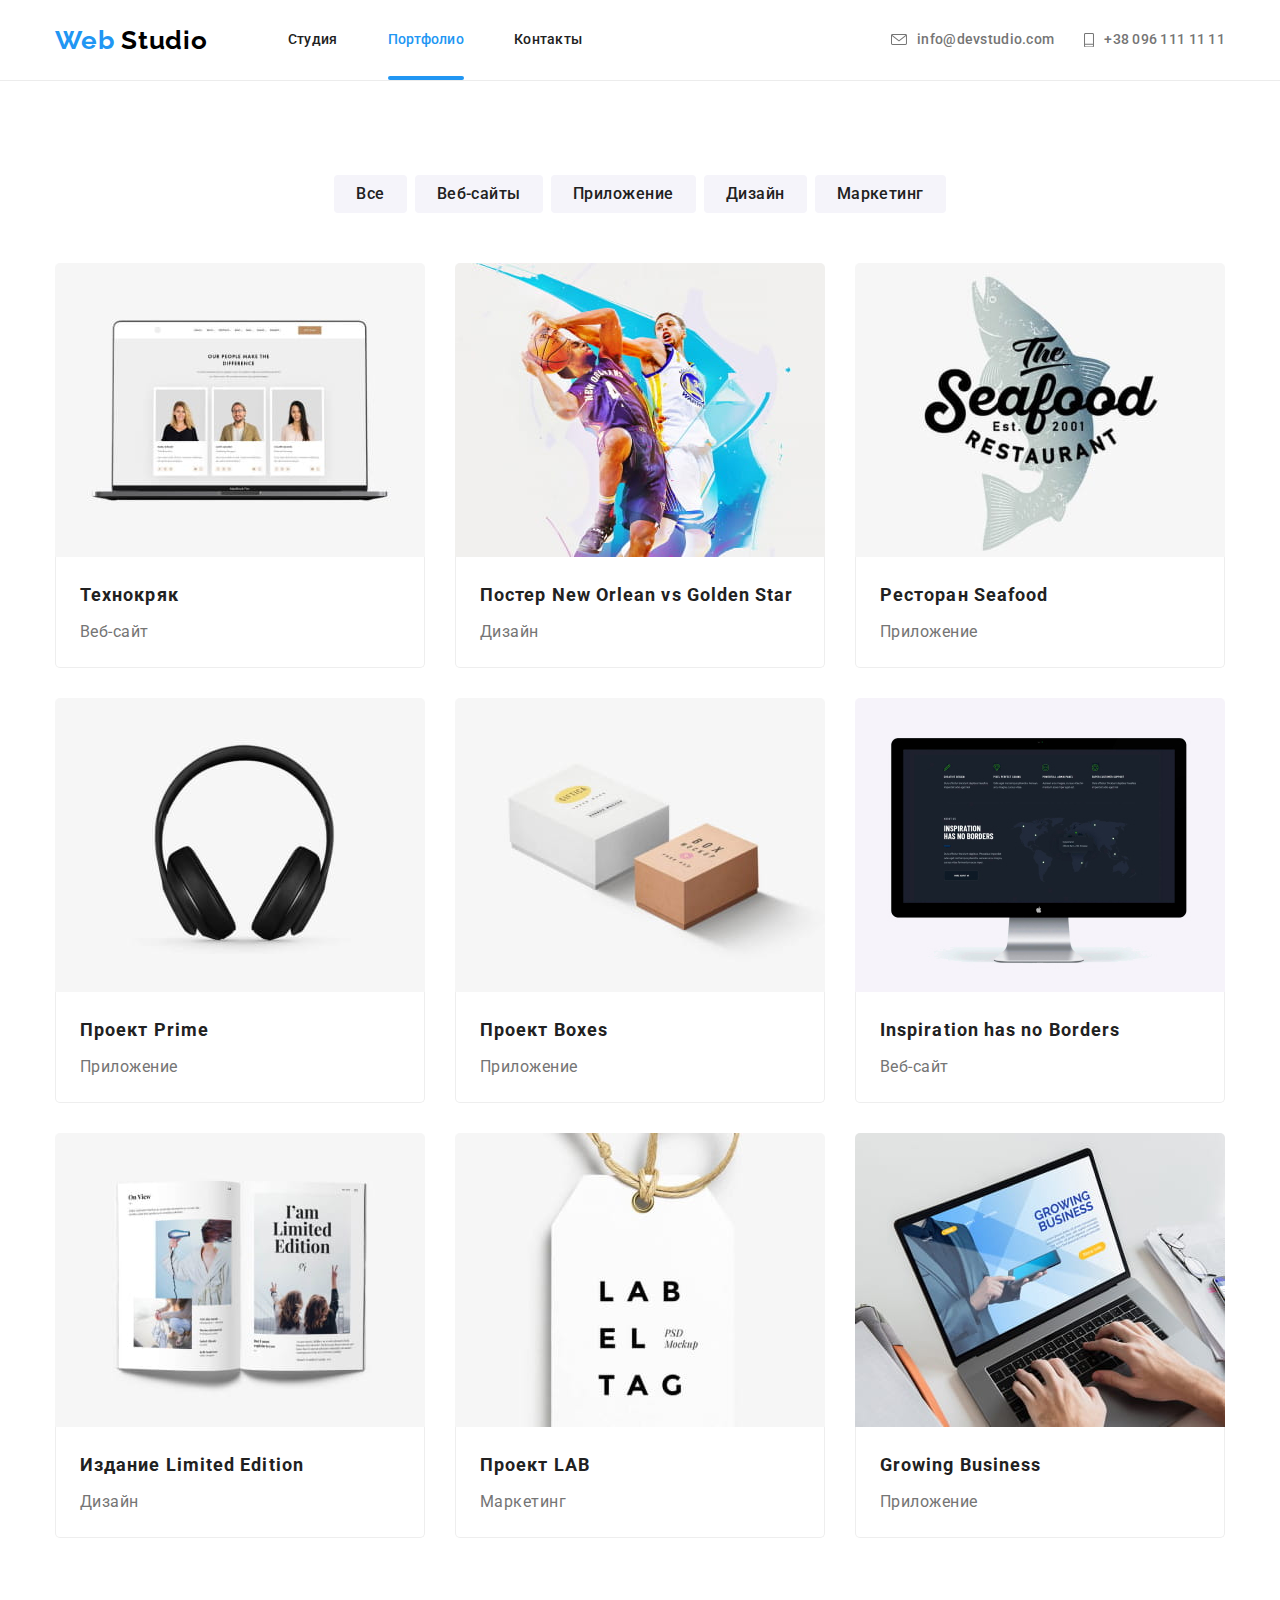
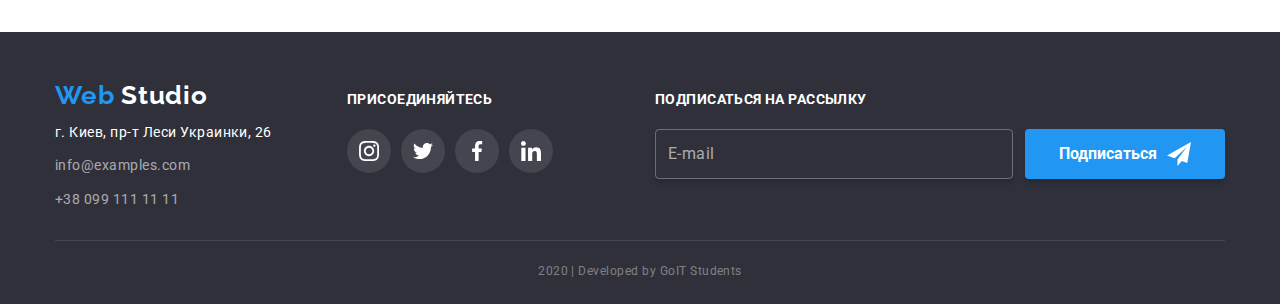
==== portfolio.html @ 6abbf641 "файлы с 6 дз" ====
<!DOCTYPE html>
<html lang="ru">
  <!-- section>(ul>li*5.filter-item>button[type="button"]{Текст кнопки})+(ul>li*9>a.element>img+h2{название_работы}+p{тип_работы}+p{описание_работы}) -->
  <head>
    <meta charset="UTF-8" />
    <meta name="viewport" content="width=device-width, initial-scale=1.0" />
    <link
      href="https://fonts.googleapis.com/css2?family=Raleway:wght@700&family=Roboto:wght@400;500;700;900&display=swap"
      rel="stylesheet"
    />
    <link
      rel="stylesheet"
      href="https://cdnjs.cloudflare.com/ajax/libs/modern-normalize/0.6.0/modern-normalize.min.css"
    />
    <link rel="stylesheet" href="./css/styles.css" />
    <title>Web Studio v.1</title>
  </head>

  <body>
    <header class="header">
      <div class="container">
        <nav class="header-nav">
          <a href="./" lang="en" class="logo"> Web <span class="logo-accent">Studio</span> </a>
          <ul class="list">
            <li><a href="./" class="nav-link">Студия</a></li>
            <li><a href="./portfolio.html" class="nav-link current">Портфолио</a></li>
            <li><a href="" class="nav-link">Контакты</a></li>
          </ul>
        </nav>
        <ul class="list contact">
          <li>
            <a href="mailto:info@devstudio.com" class="contact-item">
              <svg class="contact-icon" width="16" height="11.2">
                <use href="./images/sprite.svg#mail_icon"></use>
              </svg>
              info@devstudio.com
            </a>
          </li>
          <li>
            <a href="tel:+380961111111" class="contact-item">
              <svg class="contact-icon" width="10" height="14.94">
                <use href="./images/sprite.svg#phone_icon"></use>
              </svg>
              +38 096 111 11 11
            </a>
          </li>
        </ul>
      </div>
    </header>
    <main>
      <section class="section portfolio">
        <div class="container">
          <!-- Кнопки фильтра -->
          <h1 class="visually-hidden">Наши работы</h1>
          <ul class="filter list">
            <li class="filter-item"><button type="button">Все</button></li>
            <li class="filter-item"><button type="button">Веб-сайты</button></li>
            <li class="filter-item"><button type="button">Приложение</button></li>
            <li class="filter-item"><button type="button">Дизайн</button></li>
            <li class="filter-item"><button type="button">Маркетинг</button></li>
          </ul>

          <!-- Сетка работ -->
          <ul class="examples list">
            <li>
              <a href="" class="element">
                <div class="element-thumb">
                  <img
                    src="./images/portfolio/1.jpg"
                    alt="Экран ноутбука"
                    width="370"
                    height="294"
                    class="element-img"
                  />
                  <p class="element-disc">
                    Технокряк это современная площадка распространения коронавируса. Компании
                    используют эту платформу для цифрового шпионажа и атак на защищённые сервера
                    конкурентов.
                  </p>
                </div>
                <div class="element-content">
                  <h2 class="element-title">Технокряк</h2>
                  <p class="element-type">Веб-сайт</p>
                </div>
              </a>
            </li>
            <li>
              <a href="" class="element">
                <div class="element-thumb">
                  <img
                    src="./images/portfolio/2.jpg"
                    alt="Два баскетболиста играют"
                    width="370"
                    height="294"
                    class="element-img"
                  />
                  <p class="element-disc">
                    Lorem ipsum, dolor sit amet consectetur adipisicing elit. Voluptates at
                    molestiae aut consequatur hic laudantium quam libero minus sit? Nesciunt!
                  </p>
                </div>

                <div class="element-content">
                  <h2 class="element-title">Постер New Orlean vs Golden Star</h2>
                  <p class="element-type">Дизайн</p>
                </div>
              </a>
            </li>
            <li>
              <a href="" class="element">
                <div class="element-thumb">
                  <img
                    src="./images/portfolio/3.jpg"
                    alt="Логотип рыбного ресторана"
                    width="370"
                    height="294"
                    class="element-img"
                  />
                  <p class="element-disc">
                    Lorem ipsum, dolor sit amet consectetur adipisicing elit. Voluptates at
                    molestiae aut consequatur hic laudantium quam libero minus sit? Nesciunt!
                  </p>
                </div>

                <div class="element-content">
                  <h2 class="element-title">Ресторан Seafood</h2>
                  <p class="element-type">Приложение</p>
                </div>
              </a>
            </li>
            <li>
              <a href="" class="element">
                <div class="element-thumb">
                  <img
                    src="./images/portfolio/4.jpg"
                    alt="Наушники"
                    width="370"
                    height="294"
                    class="element-img"
                  />
                  <p class="element-disc">
                    Lorem ipsum, dolor sit amet consectetur adipisicing elit. Voluptates at
                    molestiae aut consequatur hic laudantium quam libero minus sit? Nesciunt!
                  </p>
                </div>
                <div class="element-content">
                  <h2 class="element-title">Проект Prime</h2>
                  <p class="element-type">Приложение</p>
                </div>
              </a>
            </li>
            <li>
              <a href="" class="element">
                <div class="element-thumb">
                  <img
                    src="./images/portfolio/5.jpg"
                    alt="Две коробки"
                    width="370"
                    height="294"
                    class="element-img"
                  />
                  <p class="element-disc">
                    Lorem ipsum, dolor sit amet consectetur adipisicing elit. Voluptates at
                    molestiae aut consequatur hic laudantium quam libero minus sit? Nesciunt!
                  </p>
                </div>
                <div class="element-content">
                  <h2 class="element-title">Проект Boxes</h2>
                  <p class="element-type">Приложение</p>
                </div>
              </a>
            </li>
            <li>
              <a href="" class="element">
                <div class="element-thumb">
                  <img
                    src="./images/portfolio/6.jpg"
                    alt="Монитор"
                    width="370"
                    height="294"
                    class="element-img"
                  />
                  <p class="element-disc">
                    Lorem ipsum, dolor sit amet consectetur adipisicing elit. Voluptates at
                    molestiae aut consequatur hic laudantium quam libero minus sit? Nesciunt!
                  </p>
                </div>

                <div class="element-content">
                  <h2 class="element-title">Inspiration has no Borders</h2>
                  <p class="element-type">Веб-сайт</p>
                </div>
              </a>
            </li>
            <li>
              <a href="" class="element">
                <div class="element-thumb">
                  <img
                    src="./images/portfolio/7.jpg"
                    alt="Открытая книга"
                    width="370"
                    height="294"
                    class="element-img"
                  />
                  <p class="element-disc">
                    Lorem ipsum, dolor sit amet consectetur adipisicing elit. Voluptates at
                    molestiae aut consequatur hic laudantium quam libero minus sit? Nesciunt!
                  </p>
                </div>

                <div class="element-content">
                  <h2 class="element-title">Издание Limited Edition</h2>
                  <p class="element-type">Дизайн</p>
                </div>
              </a>
            </li>
            <li>
              <a href="" class="element">
                <div class="element-thumb">
                  <img
                    src="./images/portfolio/8.jpg"
                    alt="Этикетка"
                    width="370"
                    height="294"
                    class="element-img"
                  />
                  <p class="element-disc">
                    Lorem ipsum, dolor sit amet consectetur adipisicing elit. Voluptates at
                    molestiae aut consequatur hic laudantium quam libero minus sit? Nesciunt!
                  </p>
                </div>
                <div class="element-content">
                  <h2 class="element-title">Проект LAB</h2>
                  <p class="element-type">Маркетинг</p>
                </div>
              </a>
            </li>
            <li>
              <a href="" class="element">
                <div class="element-thumb">
                  <img
                    src="./images/portfolio/9.jpg"
                    alt="Человек работает на ноутбуке"
                    width="370"
                    height="294"
                    class="element-img"
                  />
                  <p class="element-disc">
                    Lorem ipsum, dolor sit amet consectetur adipisicing elit. Voluptates at
                    molestiae aut consequatur hic laudantium quam libero minus sit? Nesciunt!
                  </p>
                </div>
                <div class="element-content">
                  <h2 class="element-title">Growing Business</h2>
                  <p class="element-type">Приложение</p>
                </div>
              </a>
            </li>
          </ul>
        </div>
      </section>
    </main>

    <!-- footer    -->
    <footer class="footer">
      <!-- Адрес и контакты -->
      <div class="flex container">
        <!-- Адрес -->
        <div class="address">
          <a href="/" lang="en" class="logo">Web <span class="logo-accent">Studio</span></a>

          <address>
            <ul class="list">
              <li>
                <p class="footer-address">г. Киев, пр-т Леси Украинки, 26</p>
              </li>
              <li>
                <a href="mailto:info@examples.com" class="footer-mail">info@examples.com</a>
              </li>
              <li>
                <a href="tel:+380991111111" class="footer-phone">+38 099 111 11 11</a>
              </li>
            </ul>
          </address>
        </div>

        <!-- Соцсети -->
        <div class="footer-social">
          <b>присоединяйтесь</b>
          <ul class="footer-social-list list">
            <li>
              <a href="" aria-label="Ссылка на соцсеть Instagram">
                <svg class="social-icon">
                  <use href="./images/sprite.svg#instagram_icon"></use>
                </svg>
              </a>
            </li>
            <li>
              <a href="" aria-label="Ссылка на соцсеть Twitter">
                <svg class="social-icon">
                  <use href="./images/sprite.svg#twitter_icon"></use>
                </svg>
              </a>
            </li>
            <li>
              <a href="" aria-label="Ссылка на соцсеть Facebook">
                <svg class="social-icon">
                  <use href="./images/sprite.svg#facebook_icon"></use>
                </svg>
              </a>
            </li>
            <li>
              <a href="" aria-label="Ссылка на соцсеть Linkedin">
                <svg class="social-icon">
                  <use href="./images/sprite.svg#linkedin_icon"></use>
                </svg>
              </a>
            </li>
          </ul>
        </div>

        <!-- подписка -->
        <div class="subscribe">
          <b>подписаться на рассылку</b>
          <form class="subscribe-form">
            <input type="email" name="mail" placeholder="E-mail" />
            <button class="button subscribe" type="submit">Подписаться</button>
          </form>
        </div>
      </div>
      <!-- Копирайт -->
      <div class="container">
        <p lang="en" class="copyright">2020 | Developed by GoIT Students</p>
      </div>
    </footer>
  </body>
</html>
---- css/styles.css ----
/*
cиний #2196F3
белый #ffffff
черный #000000
темно-серый #212121
светло-серый #757575

вторичный цвет фона секций #F5F4FA
цвет фона футера #2F303A
*/

:root {
  --primery-text-color: #757575;
  --accent-color: #2196f3;
  --light-color: #ffffff;
  --dark-color: #212121;
  --cubic: cubic-bezier(0.4, 0, 0.2, 1);
}

body {
  background-color: #ffffff;
  font-family: 'Roboto', sans-serif;
  color: var(--primery-text-color);
  letter-spacing: 0.03em;
}

h1,
h2,
h3,
h4,
h5,
h6 {
  color: var(--dark-color);
}

a,
button {
  transition: color 250ms var(--cubic), background-color 250ms var(--cubic);
}

.visually-hidden {
  position: absolute;
  width: 1px;
  height: 1px;
  margin: -1px;
  border: 0;
  padding: 0;
  clip: rect(0 0 0 0);
  overflow: hidden;
}

img {
  display: block;
  max-width: 100%;
  height: auto;
}

.container {
  width: 1200px;
  padding-right: 15px;
  padding-left: 15px;
  margin-left: auto;
  margin-right: auto;
}

.list {
  /* убирем точки в списках, где это необходимо */
  list-style: none;
  margin: 0;
  padding: 0;
}

.button {
  min-width: 200px;
  display: inline-block;
  padding: 10px 0px;

  font-size: 16px;
  line-height: 1.8;
  font-family: inherit;
  color: var(--light-color);
  text-decoration: none;
  text-align: center;
  cursor: pointer;
  font-weight: 700;

  border-radius: 4px;
  box-shadow: 0px 4px 4px rgba(0, 0, 0, 0.15);
  border: 1px solid transparent;
  background-color: var(--accent-color);
}

.button:hover,
.button:focus {
  background-color: #188ce8;
}

.logo {
  display: block;
  font-family: 'Raleway', sans-serif;
  font-weight: 700;
  text-decoration: none;
  font-size: 26px;
  line-height: 1.19;
  letter-spacing: 0.03em;
  color: var(--accent-color);
}

.section {
  padding-top: 94px;
  padding-bottom: 94px;
}

.section.no-padding {
  padding-top: 0px;
  padding-bottom: 0;
}

.section.no-padding-top {
  padding-top: 0px;
}

/* header */

.header {
  border-bottom: 1px solid #ececec;
}

.header .container {
  display: flex;
  align-items: center;
}

.header .logo-accent {
  color: #000000;
}

.header .logo {
  /* padding-top: 0px;
  padding-bottom: 0px; */
  margin-right: 80px;
}

/* nav-header */

.header-nav {
  display: flex;
  align-items: center;
}

.header-nav li + li {
  margin-left: 50px;
}

.header-nav > ul {
  display: flex;
}

.header-nav li {
  position: relative;
}

.header-nav .nav-link {
  display: block;
  padding-top: 32px;
  padding-bottom: 32px;
  color: #212121;
  text-decoration: none;
  font-weight: 500;
  font-size: 14px;
  line-height: 1.14;
  letter-spacing: 0.02em;
}

.header-nav .nav-link.current::after {
  display: block;
  position: absolute;
  left: 0;
  bottom: 0;
  content: '';
  width: 100%;
  height: 4px;
  background-color: var(--accent-color);
  border-radius: 2px;
}

.nav-link.current {
  color: var(--accent-color);
}

.header-nav .nav-link:hover,
.header-nav .nav-link:focus {
  color: var(--accent-color);
}

/* contact header */
.header .contact {
  display: flex;
  margin-left: auto;
}

.contact-item {
  display: flex;
  align-items: center;
  color: var(--primery-text-color);
  text-decoration: none;
  font-weight: 500;
  font-size: 14px;
  line-height: 1.14;
  letter-spacing: 0.02em;
}

.contact-icon {
  margin-right: 10px;
  fill: currentColor;
}

.header .contact li:not(:last-child) {
  margin-right: 30px;
}

.contact-item:hover,
.contact-item:focus {
  color: var(--accent-color);
  text-decoration: none;
}

/* hero */
.hero {
  max-width: 1600px;
  margin-left: auto;
  margin-right: auto;
  background-image: linear-gradient(rgba(47, 48, 58, 0.8), rgba(47, 48, 58, 0.8)),
    url(../images/hero.jpg);
  background-color: #757575;

  background-repeat: no-repeat;
  background-position: center;
}
.hero .container {
  text-align: center;
  padding-top: 200px;
  padding-bottom: 200px;
}

.hero-title {
  color: var(--light-color);
  font-weight: 900;
  font-size: 44px;
  line-height: 1.37;
  letter-spacing: 0.06em;
  text-transform: uppercase;
  margin-top: 0px;
  margin-bottom: 30px;
}

/* advantages - преимущества */

.section.advantages {
  border-bottom: 1px solid #ececec;
}

.advantages .container {
}

.advantages ul {
  display: flex;
  justify-content: space-between;
}

.advantages-title {
  /* скрытый заголовк */
  margin-top: 0;
  margin-bottom: 0;
}

.advantages-item {
  width: 270px;
}

.advantages-item h3 {
  font-size: 14px;
  line-height: 16px;
  text-transform: uppercase;
  margin-top: 0;
  margin-bottom: 10px;
}

.advantages-item p {
  font-size: 14px;
  line-height: 24px;
  margin-top: 0;
  margin-bottom: 0;
  /* or 171% */
}

.advanages-icon {
  display: flex;
  justify-content: center;
  align-items: center;
  background-color: #f5f4fa;
  width: 270px;
  height: 120px;
  margin-bottom: 30px;
  border-radius: 4px;
}

.advanages-icon svg {
  width: 70px;
  height: 70px;
}

/* services */
.services {
  /* background-color: #757575; */
}

.services-item {
  width: 370px;
  position: relative;
}

.services-item img {
  display: block;
}

.services ul {
  display: flex;
  justify-content: space-between;
}

.services-title {
  font-size: 36px;
  line-height: 42px;
  text-align: center;
  margin-top: 0;
  margin-bottom: 50px;
}

.services-item h3 {
  position: absolute;
  bottom: 0px;
  left: 0px;
  width: 100%;
  margin-top: 0;
  margin-bottom: 0;
  padding-top: 27px;
  padding-bottom: 27px;

  background: rgba(47, 48, 58, 0.8);
  font-size: 14px;
  line-height: 1.1429;
  text-align: center;

  color: var(--light-color);
  text-transform: uppercase;
}

/* team */
.team .item {
  display: flex;
  justify-content: space-between;
}

.section.team {
  background-color: #f5f4fa;
}

.team-list {
  width: 278px;
}

.team-title {
  font-size: 36px;
  line-height: 42px;
  text-align: center;
  margin-top: 0;
  margin-bottom: 0;
  padding-bottom: 50px;
}

.team-item {
  width: 270px;
  background: #ffffff;
  box-shadow: 0px 2px 1px rgba(0, 0, 0, 0.2), 0px 1px 1px rgba(0, 0, 0, 0.14),
    0px 1px 3px rgba(0, 0, 0, 0.12);

  padding-bottom: 24px;
}

.team-item h3 {
  /* name */
  font-weight: 500;
  font-size: 16px;
  line-height: 19px;
  /* identical to box height */
  text-align: center;
  margin-top: 0;
  margin-bottom: 10px;
}

.team-item img {
  margin-bottom: 30px;
}

.team-item p {
  /* position */
  font-size: 16px;
  line-height: 19px;
  /* identical to box height */
  text-align: center;
  margin-top: 0;
  margin-bottom: 16px;
}

.team-social-list {
  display: flex;
  justify-content: center;
}

.team-item a {
  display: flex;
  justify-content: center;
  align-items: center;
  width: 44px;
  height: 44px;
  border-radius: 50%;
  color: #afb1b8;
  /* padding: 12px; */
}

.team-item .social-icon {
  text-decoration: none;
  width: 20px;
  height: 20px;
  fill: currentColor;
}

.team-social-list li:not(:last-child) {
  margin-right: 10px;
}

.team-item a:hover,
.team-item a:focus {
  color: var(--light-color);
  background-color: var(--accent-color);
}

/* Клиенты */

.clients_item a {
  color: #afb1b8;
  display: flex;
  justify-content: center;
  align-items: center;
  width: 170px;
  height: 90px;
  border: 1px solid currentColor;
  border-radius: 4px;
}

.clients_item a:hover {
  color: var(--accent-color);
}

.client-icon {
  fill: currentColor;
}

.clients ul {
  display: flex;
  justify-content: space-between;
}

.clients h2 {
  font-weight: 700;
  font-size: 36px;
  line-height: 42px;
  text-align: center;
  margin-top: 0;
  margin-bottom: 50px;
}

/* footer */
.footer {
  background-color: #2f303a;
  padding-top: 48px;
}

.flex.container {
  display: flex;
  align-items: baseline;
}

.footer .logo {
  margin-bottom: 10px;
}

.footer .logo-accent {
  color: #ffffff;
}

/* блок div с адресом и контактами */
.footer .address {
  margin-right: auto;
}

.footer .address li:not(:last-child) {
  margin-bottom: 10px;
}

.footer address {
  /* весь блок адреса */
  font-style: normal;
}

.footer-address {
  /* город, улица, дом */
  font-size: 14px;
  line-height: 1.71;
  color: #ffffff;
  margin: 0;
}

.footer-mail,
.footer-phone {
  display: inline-block;
  font-size: 14px;
  line-height: 1.71;
  color: rgba(255, 255, 255, 0.6);
  text-decoration: none;
  margin: 0;
}

/* Социальные сети */
.footer-social {
  margin-right: 102px;
}

.footer-social-list {
  display: flex;
}

.footer .social-icon {
  text-decoration: none;
  width: 20px;
  height: 20px;
  fill: currentColor;
}

.footer-social-list li:not(:last-child) {
  margin-right: 10px;
}

.footer-social-list a {
  display: flex;
  justify-content: center;
  align-items: center;
  width: 44px;
  height: 44px;
  border-radius: 50%;
  color: var(--light-color);
  background-color: rgba(255, 255, 255, 0.1);
  text-decoration: none;
}

.footer-social-list a:hover,
.footer-social-list a:focus {
  color: var(--light-color);
  background-color: var(--accent-color);
  text-decoration: none;
}

/* Форма подписки */
.subscribe-form {
  display: flex;
}

.subscribe-form input {
  width: 358px;
  margin-right: 12px;
  padding: 0px 12px;
  border: 1px solid rgba(255, 255, 255, 0.3);
  box-shadow: 0px 4px 4px rgba(0, 0, 0, 0.15);
  border-radius: 4px;
  background-color: inherit;
  color: var(--light-color);
}

.subscribe-form input::placeholder {
  font-size: 16px;
  line-height: 1.87;
  letter-spacing: 0.03em;
  color: rgba(255, 255, 255, 0.6);
}

.button.subscribe {
  display: flex;
  align-items: center;
  justify-content: center;
}

.button.subscribe::after {
  content: '';
  background-image: url(../images/icon-send.svg);
  width: 24px;
  height: 24px;
  background-repeat: no-repeat;
  margin-left: 10px;
}

.footer-social b,
.subscribe b {
  display: block;
  margin-bottom: 21px;
  color: #ffffff;
  text-transform: uppercase;
  font-size: 14px;
  line-height: 1.14;
  letter-spacing: 0.03em;
}

/* Копирайт */

.copyright {
  margin-top: 28px;
  margin-bottom: 0;
  padding-top: 18px;
  padding-bottom: 21px;
  border-top: 1px solid rgba(255, 255, 255, 0.1);

  font-size: 12px;
  line-height: 2;
  text-align: center;
  color: rgba(255, 255, 255, 0.4);
}

/* portfolio */

section.portfolio {
}

/* filter */

/* Кнопки фильтра */

.portfolio .filter {
  display: flex;
  margin-left: auto;
  margin-right: auto;
  justify-content: center;
}

.portfolio .filter-item:not(:last-child) {
  margin-right: 8px;
  margin-bottom: 50px;
}

.filter-item button {
  font-family: inherit;
  color: var(--dark-color);
  background: #f5f4fa;
  border-radius: 4px;
  font-weight: 500;
  font-size: 16px;
  line-height: 1.62;
  text-align: center;
  letter-spacing: 0.03em;
  padding: 6px 22px;
  border-style: none;
  cursor: pointer;
}

.filter-item button:hover,
.filter-item button:focus {
  color: var(--light-color);
  background-color: var(--accent-color);
  box-shadow: 0px 2px 2px rgba(0, 0, 0, 0.12), 0px 1px 2px rgba(0, 0, 0, 0.08),
    0px 3px 1px rgba(0, 0, 0, 0.1);
}

/* Сетка примеров работ */

/* Формирование сетки */
.portfolio .examples {
  display: flex;
  flex-wrap: wrap;
}

.examples > li {
  background: #ffffff;
  width: 370px;
  border-top-left-radius: 5px;
  border-top-right-radius: 5px;
  overflow: hidden;
}

.examples > li:not(:nth-child(3n)) {
  margin-right: 30px;
}

.examples > li:not(:nth-last-child(-n + 3)) {
  margin-bottom: 30px;
}

.examples li:hover {
  box-shadow: 1px 4px 6px rgba(0, 0, 0, 0.16), 0px 4px 4px rgba(0, 0, 0, 0.06),
    0px 1px 1px rgba(0, 0, 0, 0.12);
}

/* формирование карточки */

.element {
  display: block;
  text-decoration: none;
}

.element-content {
  padding: 20px 24px;
  border-right: 1px solid #eeeeee;
  border-left: 1px solid #eeeeee;
  border-bottom: 1px solid #eeeeee;
  border-bottom-left-radius: 5px;
  border-bottom-right-radius: 5px;
}

.element-img {
  display: block;
}

.element-thumb {
  position: relative;
  overflow: hidden;
}
.element-disc {
  display: flex;
  position: absolute;
  top: 0;
  height: 100%;
  margin: 0;
  padding: 24px;
  transform: translateY(100%);
  align-items: center;

  background-color: rgba(33, 150, 243, 0.9);

  color: #ffffff;
  font-size: 18px;
  line-height: 1.56;
  letter-spacing: 0.03em;

  opacity: 0.5;
  transition: opacity 250ms var(--cubic), transform 250ms var(--cubic);
}

.examples li:hover .element-disc {
  opacity: 1;
  transform: translateY(0%);
}

.element-title {
  margin: 0;
  margin-bottom: 4px;

  font-size: 18px;
  line-height: 2;
  letter-spacing: 0.06em;
  font-weight: 700;
}

.element-type {
  margin: 0;

  color: var(--primery-text-color);
  font-size: 16px;
  line-height: 1.87;
}

/* Модальное окно */

.backdrop {
  position: fixed;
  top: 0;
  width: 100%;
  height: 100%;
  background: rgba(0, 0, 0, 0.2);
  opacity: 1;
  transition: opacity 250ms var(--cubic);
}

.backdrop.is-hidden {
  pointer-events: none;
  opacity: 0;
}

.backdrop.is-hidden .modal {
  transform: translate(-50%, -50%) scale(1.1);
}

.modal {
  position: absolute;
  top: 50%;
  left: 50%;
  transform: translate(-50%, -50%) scale(1);
  padding: 40px;
  min-width: 528px;
  background-color: #ffffff;
  box-shadow: 0px 2px 1px rgba(0, 0, 0, 0.2), 0px 1px 1px rgba(0, 0, 0, 0.14),
    0px 1px 3px rgba(0, 0, 0, 0.12);
  border-radius: 4px;
  transition: transform 250ms var(--cubic);
}

/* Форма заказать услугу */
.form {
  /* position: relative; */
  width: 448px;
  margin-right: auto;
  margin-left: auto;
}

.heading-form {
  font-weight: 700;
  font-size: 20px;
  line-height: 1.15;
  text-align: center;
  letter-spacing: 0.03em;
  color: var(--dark-color);
}

.form-field {
  position: relative;
  display: flex;
  flex-direction: column;
  margin-top: 30px;
}

.form-field + .form-field {
  margin-top: 28px;
}

.form-field textarea,
.form-field input {
  outline: none;
  border: 1px solid rgba(33, 33, 33, 0.2);
  border-radius: 4px;
  padding: 12px 16px;
}

.form-field input:focus,
.form-field textarea:focus {
  border: 1px solid #2196f3;
}

.form-field input {
  height: 40px;
  padding-left: 42px;
}

.form-field textarea {
  height: 120px;
  resize: none;
}

.form-field label {
  display: flex;
  align-items: center;
  position: absolute;
  top: 0;
  left: 0;
  transform: translate(42px, 12px);
  font-size: 14px;
  line-height: 1.1428;
  letter-spacing: 0.01em;
  color: var(--primery-text-color);
  transition: transform 250ms var(--cubic), color 250ms var(--cubic);
}

.form-field input:focus + label,
.form-field input:not(:placeholder-shown) + label,
.form-field textarea:focus + label,
.form-field textarea:not(:placeholder-shown) + label {
  transform: translate(16px, -18px);
}

.form-field input:focus + label,
.form-field textarea:focus + label {
  color: var(--accent-color);
}

.form-field textarea + label {
  transform: translate(16px, 12px);
}

.form-field .form-icon {
  position: absolute;
  top: 11px;
  left: 16px;
  width: 18px;
  height: 18px;
  fill: var(--dark-color);
}

.form-field input:focus ~ .form-icon {
  fill: var(--accent-color);
}

.policy {
  margin-top: 20px;
  display: flex;
  align-items: center;
  justify-content: center;
}

.policy input {
  margin-right: 9px;
}

.policy label {
  display: flex;
  align-items: center;
  font-size: 14px;
  line-height: 1.71;
  letter-spacing: 0.03em;
  color: var(--primery-text-color);
}

.policy label::before {
  content: '';
  display: block;
  margin-right: 8px;
  width: 15px;
  height: 15px;
  border: 2px solid var(--dark-color);
  background-image: url(./../images/icon_check.svg);
  background-color: #ffffff;
  border-radius: 2px;
  background-size: contain;
  background-origin: border-box;
  transition: background-color 250ms var(--cubic), border-color 250ms var(--cubic);
}

.policy input:checked + label::before {
  border: 2px solid var(--accent-color);
  /* border-color: inherit; */
  background-color: var(--accent-color);
}

.policy a {
  text-decoration-line: underline;
  color: var(--accent-color);
}

.button.btn-submit {
  display: block;
  margin-right: auto;
  margin-left: auto;
  margin-top: 30px;
}

.btn-close {
  position: absolute;
  top: 0;
  right: 0;
  transform: translate(50%, -50%);
  width: 30px;
  height: 30px;
  border-radius: 50%;
  background: #ffffff;
  box-shadow: 0px 2px 1px rgba(0, 0, 0, 0.2), 0px 1px 1px rgba(0, 0, 0, 0.14),
    0px 1px 3px rgba(0, 0, 0, 0.12);
  border: none;
  cursor: pointer;
}

.modal-close {
  width: 11px;
  height: 11px;
}
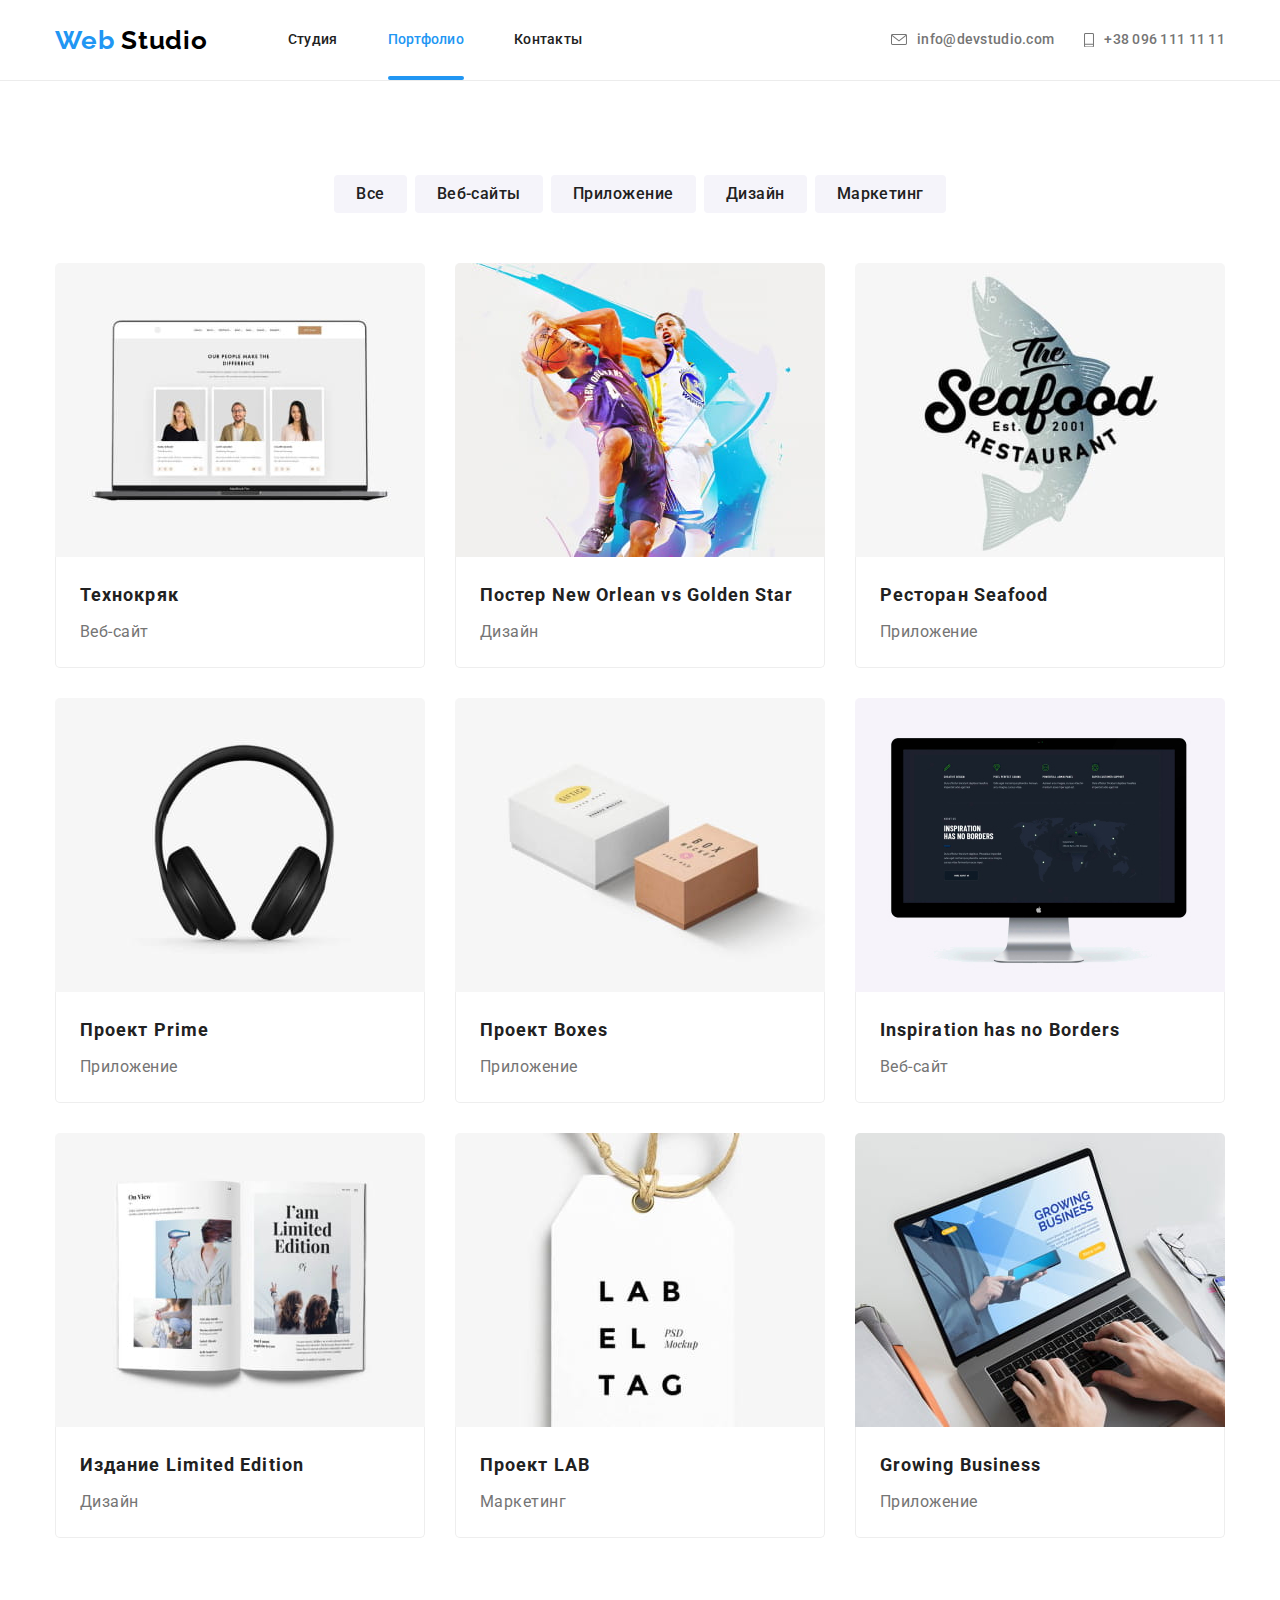
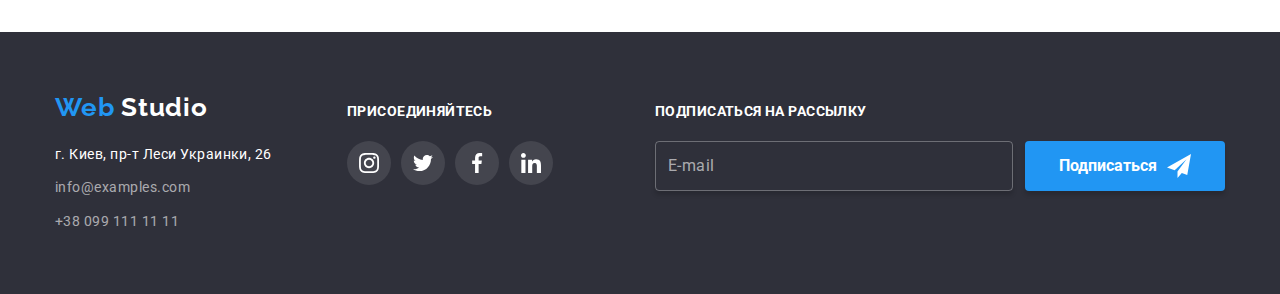
==== commit 9022a363: "Плэйсхолдеры в портфолио и правки по дизайну" ====
--- a/portfolio.html
+++ b/portfolio.html
@@ -12,7 +12,8 @@
       rel="stylesheet"
       href="https://cdnjs.cloudflare.com/ajax/libs/modern-normalize/0.6.0/modern-normalize.min.css"
     />
-    <link rel="stylesheet" href="./css/styles.css" />
+    <!-- <link rel="stylesheet" href="./css/main.min.css" /> -->
+    <link rel="stylesheet" href="./css/portfolio.min.css" />
     <title>Web Studio v.1</title>
   </head>
 
@@ -21,13 +22,13 @@
       <div class="container">
         <nav class="header-nav">
           <a href="./" lang="en" class="logo"> Web <span class="logo-accent">Studio</span> </a>
-          <ul class="list">
+          <ul>
             <li><a href="./" class="nav-link">Студия</a></li>
             <li><a href="./portfolio.html" class="nav-link current">Портфолио</a></li>
             <li><a href="" class="nav-link">Контакты</a></li>
           </ul>
         </nav>
-        <ul class="list contact">
+        <ul class="contact">
           <li>
             <a href="mailto:info@devstudio.com" class="contact-item">
               <svg class="contact-icon" width="16" height="11.2">
@@ -52,7 +53,7 @@
         <div class="container">
           <!-- Кнопки фильтра -->
           <h1 class="visually-hidden">Наши работы</h1>
-          <ul class="filter list">
+          <ul class="filter">
             <li class="filter-item"><button type="button">Все</button></li>
             <li class="filter-item"><button type="button">Веб-сайты</button></li>
             <li class="filter-item"><button type="button">Приложение</button></li>
@@ -61,7 +62,7 @@
           </ul>
 
           <!-- Сетка работ -->
-          <ul class="examples list">
+          <ul class="examples">
             <li>
               <a href="" class="element">
                 <div class="element-thumb">
@@ -270,7 +271,7 @@
           <a href="/" lang="en" class="logo">Web <span class="logo-accent">Studio</span></a>
 
           <address>
-            <ul class="list">
+            <ul>
               <li>
                 <p class="footer-address">г. Киев, пр-т Леси Украинки, 26</p>
               </li>
@@ -287,7 +288,7 @@
         <!-- Соцсети -->
         <div class="footer-social">
           <b>присоединяйтесь</b>
-          <ul class="footer-social-list list">
+          <ul class="footer-social-list">
             <li>
               <a href="" aria-label="Ссылка на соцсеть Instagram">
                 <svg class="social-icon">
@@ -328,10 +329,6 @@
           </form>
         </div>
       </div>
-      <!-- Копирайт -->
-      <div class="container">
-        <p lang="en" class="copyright">2020 | Developed by GoIT Students</p>
-      </div>
     </footer>
   </body>
 </html>
--- a/css/main.min.css
+++ b/css/main.min.css
@@ -0,0 +1,2 @@
+.header-nav>ul,.header .contact,.advantages ul,.services ul,.clients ul,.team .item,.team-social-list,.address ul,.footer-social-list{list-style:none;margin:0;padding:0}body{background-color:#fff;font-family:'Roboto', sans-serif;color:#757575;letter-spacing:0.03em}h1,h2,h3,h4,h5,h6{color:#212121}a,button{-webkit-transition:color 250ms cubic-bezier(0.4, 0, 0.2, 1),background-color 250ms cubic-bezier(0.4, 0, 0.2, 1);transition:color 250ms cubic-bezier(0.4, 0, 0.2, 1),background-color 250ms cubic-bezier(0.4, 0, 0.2, 1)}img{display:block;max-width:100%;height:auto}.container{width:1200px;padding-right:15px;padding-left:15px;margin-left:auto;margin-right:auto}.visually-hidden{position:absolute;width:1px;height:1px;margin:-1px;border:0;padding:0;clip:rect(0 0 0 0);overflow:hidden}.button{min-width:200px;display:inline-block;padding:10px 0px;font-size:16px;line-height:1.8;font-family:inherit;color:#fff;text-decoration:none;text-align:center;cursor:pointer;font-weight:700;border-radius:4px;-webkit-box-shadow:0px 4px 4px rgba(0,0,0,0.15);box-shadow:0px 4px 4px rgba(0,0,0,0.15);border:1px solid transparent;background-color:#2196f3}.button:hover,.button:focus{background-color:#188ce8}.section{padding-top:94px;padding-bottom:94px}.section.no-padding{padding-top:0px;padding-bottom:0}.section.no-padding.no-padding-top{padding-top:0px}.header{border-bottom:1px solid #ececec}.header .container{display:-webkit-box;display:-ms-flexbox;display:flex;-webkit-box-align:center;-ms-flex-align:center;align-items:center}.logo{display:block;font-family:'Raleway', sans-serif;font-weight:700;text-decoration:none;font-size:26px;line-height:1.19;letter-spacing:0.03em;color:#2196f3}.footer .logo{margin-bottom:20px}.footer .logo-accent{color:#fff}.header .logo-accent{color:#000000}.header .logo{margin-right:80px}.header-nav{display:-webkit-box;display:-ms-flexbox;display:flex;-webkit-box-align:center;-ms-flex-align:center;align-items:center}.header-nav li+li{margin-left:50px}.header-nav>ul{display:-webkit-box;display:-ms-flexbox;display:flex}.header-nav li{position:relative}.header-nav .nav-link{display:block;padding-top:32px;padding-bottom:32px;color:#212121;text-decoration:none;font-weight:500;font-size:14px;line-height:1.14;letter-spacing:0.02em}.header-nav .nav-link.current::after{display:block;position:absolute;left:0;bottom:0;content:'';width:100%;height:4px;background-color:#2196f3;border-radius:2px}.nav-link.current{color:#2196f3}.header-nav .nav-link:hover,.header-nav .nav-link:focus{color:#2196f3}.header .contact{display:-webkit-box;display:-ms-flexbox;display:flex;margin-left:auto}.contact-item{display:-webkit-box;display:-ms-flexbox;display:flex;-webkit-box-align:center;-ms-flex-align:center;align-items:center;color:#757575;text-decoration:none;font-weight:500;font-size:14px;line-height:1.14;letter-spacing:0.02em}.contact-icon{margin-right:10px;fill:currentColor}.header .contact li:not(:last-child){margin-right:30px}.contact-item:hover,.contact-item:focus{color:#2196f3;text-decoration:none}.hero{max-width:1600px;margin-left:auto;margin-right:auto;background-image:-webkit-gradient(linear, left top, left bottom, from(rgba(47,48,58,0.8)), to(rgba(47,48,58,0.8))),url(../images/hero.jpg);background-image:linear-gradient(rgba(47,48,58,0.8), rgba(47,48,58,0.8)),url(../images/hero.jpg);background-color:#757575;background-repeat:no-repeat;background-position:center}.hero .container{text-align:center;padding-top:200px;padding-bottom:200px}.hero-title{color:#fff;font-weight:900;font-size:44px;line-height:1.37;letter-spacing:0.06em;text-transform:uppercase;margin-top:0px;margin-bottom:30px}.section.advantages{border-bottom:1px solid #ececec}.advantages ul{display:-webkit-box;display:-ms-flexbox;display:flex;-webkit-box-pack:justify;-ms-flex-pack:justify;justify-content:space-between}.advantages-title{margin-top:0;margin-bottom:0}.advantages-item{width:270px}.advantages-item h3{font-size:14px;line-height:16px;text-transform:uppercase;margin-top:0;margin-bottom:10px}.advantages-item p{font-size:14px;line-height:24px;margin-top:0;margin-bottom:0}.advanages-icon{display:-webkit-box;display:-ms-flexbox;display:flex;-webkit-box-pack:center;-ms-flex-pack:center;justify-content:center;-webkit-box-align:center;-ms-flex-align:center;align-items:center;background-color:#f5f4fa;width:270px;height:120px;margin-bottom:30px;border-radius:4px}.advanages-icon svg{width:70px;height:70px}.services-item{width:370px;position:relative}.services-item img{display:block}.services ul{display:-webkit-box;display:-ms-flexbox;display:flex;-webkit-box-pack:justify;-ms-flex-pack:justify;justify-content:space-between}.services-title{font-size:36px;line-height:42px;text-align:center;margin-top:0;margin-bottom:50px}.services-item h3{position:absolute;bottom:0px;left:0px;width:100%;margin-top:0;margin-bottom:0;padding-top:27px;padding-bottom:27px;background:rgba(47,48,58,0.8);font-size:14px;line-height:1.1429;text-align:center;color:#fff;text-transform:uppercase}.clients_item a{color:#afb1b8;display:-webkit-box;display:-ms-flexbox;display:flex;-webkit-box-pack:center;-ms-flex-pack:center;justify-content:center;-webkit-box-align:center;-ms-flex-align:center;align-items:center;width:170px;height:90px;border:1px solid currentColor;border-radius:4px}.clients_item a:hover,.clients_item a:focus{color:#2196f3}.client-icon{fill:currentColor}.clients ul{display:-webkit-box;display:-ms-flexbox;display:flex;-webkit-box-pack:justify;-ms-flex-pack:justify;justify-content:space-between}.clients h2{font-weight:700;font-size:36px;line-height:42px;text-align:center;margin-top:0;margin-bottom:50px}.team .item{display:-webkit-box;display:-ms-flexbox;display:flex;-webkit-box-pack:justify;-ms-flex-pack:justify;justify-content:space-between}.section.team{background-color:#f5f4fa}.team-title{font-size:36px;line-height:42px;text-align:center;margin-top:0;margin-bottom:0;padding-bottom:50px}.team-item{width:270px;background-color:#fff;-webkit-box-shadow:0px 2px 1px rgba(0,0,0,0.2),0px 1px 1px rgba(0,0,0,0.14),0px 1px 3px rgba(0,0,0,0.12);box-shadow:0px 2px 1px rgba(0,0,0,0.2),0px 1px 1px rgba(0,0,0,0.14),0px 1px 3px rgba(0,0,0,0.12);padding-bottom:24px}.team-item h3{font-weight:500;font-size:16px;line-height:19px;text-align:center;margin-top:0;margin-bottom:10px}.team-item img{margin-bottom:30px}.team-item p{font-size:16px;line-height:19px;text-align:center;margin-top:0;margin-bottom:16px}.team-social-list{display:-webkit-box;display:-ms-flexbox;display:flex;-webkit-box-pack:center;-ms-flex-pack:center;justify-content:center}.team-item a{display:-webkit-box;display:-ms-flexbox;display:flex;-webkit-box-pack:center;-ms-flex-pack:center;justify-content:center;-webkit-box-align:center;-ms-flex-align:center;align-items:center;width:44px;height:44px;border-radius:50%;color:#afb1b8}.team-item a:hover,.team-item a:focus{color:#fff;background-color:#2196f3}.team-item .social-icon{text-decoration:none;width:20px;height:20px;fill:currentColor}.team-social-list li:not(:last-child){margin-right:10px}.backdrop{position:fixed;top:0;width:100%;height:100%;background:rgba(0,0,0,0.2);opacity:1;-webkit-transition:opacity 250ms cubic-bezier(0.4, 0, 0.2, 1);transition:opacity 250ms cubic-bezier(0.4, 0, 0.2, 1)}.backdrop.is-hidden{pointer-events:none;opacity:0}.backdrop.is-hidden .modal{-webkit-transform:translate(-50%, -50%) scale(1.1);transform:translate(-50%, -50%) scale(1.1)}.modal{position:absolute;top:50%;left:50%;-webkit-transform:translate(-50%, -50%) scale(1);transform:translate(-50%, -50%) scale(1);padding:40px;min-width:528px;background-color:#fff;-webkit-box-shadow:0px 2px 1px rgba(0,0,0,0.2),0px 1px 1px rgba(0,0,0,0.14),0px 1px 3px rgba(0,0,0,0.12);box-shadow:0px 2px 1px rgba(0,0,0,0.2),0px 1px 1px rgba(0,0,0,0.14),0px 1px 3px rgba(0,0,0,0.12);border-radius:4px;-webkit-transition:-webkit-transform 250ms cubic-bezier(0.4, 0, 0.2, 1);transition:-webkit-transform 250ms cubic-bezier(0.4, 0, 0.2, 1);transition:transform 250ms cubic-bezier(0.4, 0, 0.2, 1);transition:transform 250ms cubic-bezier(0.4, 0, 0.2, 1), -webkit-transform 250ms cubic-bezier(0.4, 0, 0.2, 1)}.btn-close{position:absolute;top:8px;right:8px;width:30px;height:30px;border-radius:50%;background-color:#fff;border:1px solid rgba(0,0,0,0.1);cursor:pointer}.icon-close{fill:#000000;width:11px;height:11px}.btn-close:hover .icon-close,.btn-close:focus .icon-close{fill:#2196f3}.form{width:448px;margin-right:auto;margin-left:auto}.heading-form{font-weight:700;font-size:20px;line-height:1.15;text-align:center;letter-spacing:0.03em;color:#212121}.form-field{position:relative;display:-webkit-box;display:-ms-flexbox;display:flex;-webkit-box-orient:vertical;-webkit-box-direction:normal;-ms-flex-direction:column;flex-direction:column;margin-top:30px}.form-field+.form-field{margin-top:28px}.form-field textarea,.form-field input{outline:none;border:1px solid rgba(33,33,33,0.2);border-radius:4px;padding:12px 16px}.form-field input:focus,.form-field textarea:focus{border:1px solid #2196f3}.form-field input{height:40px;padding-left:42px}.form-field textarea{height:120px;resize:none}.form-field label{display:-webkit-box;display:-ms-flexbox;display:flex;-webkit-box-align:center;-ms-flex-align:center;align-items:center;position:absolute;top:0;left:0;-webkit-transform:translate(42px, 12px);transform:translate(42px, 12px);font-size:14px;line-height:1.1428;letter-spacing:0.01em;color:#757575;-webkit-transition:color 250ms cubic-bezier(0.4, 0, 0.2, 1),-webkit-transform 250ms cubic-bezier(0.4, 0, 0.2, 1);transition:color 250ms cubic-bezier(0.4, 0, 0.2, 1),-webkit-transform 250ms cubic-bezier(0.4, 0, 0.2, 1);transition:transform 250ms cubic-bezier(0.4, 0, 0.2, 1),color 250ms cubic-bezier(0.4, 0, 0.2, 1);transition:transform 250ms cubic-bezier(0.4, 0, 0.2, 1),color 250ms cubic-bezier(0.4, 0, 0.2, 1),-webkit-transform 250ms cubic-bezier(0.4, 0, 0.2, 1)}.form-field input:focus+label,.form-field input:not(:placeholder-shown)+label,.form-field textarea:focus+label,.form-field textarea:not(:placeholder-shown)+label{-webkit-transform:translate(16px, -18px);transform:translate(16px, -18px)}.form-field input:focus+label,.form-field textarea:focus+label{color:#2196f3}.form-field textarea+label{-webkit-transform:translate(16px, 12px);transform:translate(16px, 12px)}.form-field .form-icon{position:absolute;top:11px;left:16px;width:18px;height:18px;fill:#212121}.form-field input:focus ~ .form-icon{fill:#2196f3}.policy{margin-top:20px;display:-webkit-box;display:-ms-flexbox;display:flex;-webkit-box-align:center;-ms-flex-align:center;align-items:center;-webkit-box-pack:center;-ms-flex-pack:center;justify-content:center}.policy input{margin-right:9px}.policy label{display:-webkit-box;display:-ms-flexbox;display:flex;-webkit-box-align:center;-ms-flex-align:center;align-items:center;font-size:14px;line-height:1.71;letter-spacing:0.03em;color:#757575}.policy label::before{content:'';display:block;margin-right:8px;width:15px;height:15px;border:2px solid #212121;background-image:url(./../images/icon_check.svg);background-color:#fff;border-radius:2px;background-size:contain;background-origin:border-box;-webkit-transition:background-color 250ms cubic-bezier(0.4, 0, 0.2, 1),border-color 250ms cubic-bezier(0.4, 0, 0.2, 1);transition:background-color 250ms cubic-bezier(0.4, 0, 0.2, 1),border-color 250ms cubic-bezier(0.4, 0, 0.2, 1)}.policy input:checked+label::before{border:2px solid #2196f3;background-color:#2196f3}.policy a{-webkit-text-decoration-line:underline;text-decoration-line:underline;color:#2196f3}.button.btn-submit{display:block;margin-right:auto;margin-left:auto;margin-top:30px}.footer{background-color:#2f303a;padding-top:60px;padding-bottom:60px}.flex.container{display:-webkit-box;display:-ms-flexbox;display:flex;-webkit-box-align:baseline;-ms-flex-align:baseline;align-items:baseline}.footer .address{margin-right:auto}.footer .address li:not(:last-child){margin-bottom:10px}.footer address{font-style:normal}.footer-address{font-size:14px;line-height:1.71;color:#fff;margin:0}.footer-mail,.footer-phone{display:inline-block;font-size:14px;line-height:1.71;color:rgba(255,255,255,0.6);text-decoration:none;margin:0}.footer-social{margin-right:102px}.footer-social-list{display:-webkit-box;display:-ms-flexbox;display:flex}.footer .social-icon{text-decoration:none;width:20px;height:20px;fill:currentColor}.footer-social-list li:not(:last-child){margin-right:10px}.footer-social-list a{display:-webkit-box;display:-ms-flexbox;display:flex;-webkit-box-pack:center;-ms-flex-pack:center;justify-content:center;-webkit-box-align:center;-ms-flex-align:center;align-items:center;width:44px;height:44px;border-radius:50%;color:#fff;background-color:rgba(255,255,255,0.1);text-decoration:none}.footer-social-list a:hover,.footer-social-list a:focus{color:#fff;background-color:#2196f3;text-decoration:none}.copyright{margin-top:28px;margin-bottom:0;padding-top:18px;padding-bottom:21px;border-top:1px solid rgba(255,255,255,0.1);font-size:12px;line-height:2;text-align:center;color:rgba(255,255,255,0.4)}.subscribe-form{display:-webkit-box;display:-ms-flexbox;display:flex}.subscribe-form input{width:358px;margin-right:12px;padding:0px 12px;border:1px solid rgba(255,255,255,0.3);-webkit-box-shadow:0px 4px 4px rgba(0,0,0,0.15);box-shadow:0px 4px 4px rgba(0,0,0,0.15);border-radius:4px;background-color:inherit;color:#fff}.subscribe-form input::-webkit-input-placeholder{font-size:16px;line-height:1.87;letter-spacing:0.03em;color:rgba(255,255,255,0.6)}.subscribe-form input:-ms-input-placeholder{font-size:16px;line-height:1.87;letter-spacing:0.03em;color:rgba(255,255,255,0.6)}.subscribe-form input::-ms-input-placeholder{font-size:16px;line-height:1.87;letter-spacing:0.03em;color:rgba(255,255,255,0.6)}.subscribe-form input::placeholder{font-size:16px;line-height:1.87;letter-spacing:0.03em;color:rgba(255,255,255,0.6)}.button.subscribe{display:-webkit-box;display:-ms-flexbox;display:flex;-webkit-box-align:center;-ms-flex-align:center;align-items:center;-webkit-box-pack:center;-ms-flex-pack:center;justify-content:center}.button.subscribe::after{content:'';background-image:url(../images/icon-send.svg);width:24px;height:24px;background-repeat:no-repeat;margin-left:10px}.footer-social b,.subscribe b{display:block;margin-bottom:21px;color:#fff;text-transform:uppercase;font-size:14px;line-height:1.14;letter-spacing:0.03em}
+/*# sourceMappingURL=main.min.css.map */--- a/css/portfolio.min.css
+++ b/css/portfolio.min.css
@@ -0,0 +1,2 @@
+.header-nav>ul,.header .contact,.portfolio .filter,.portfolio .examples,.address ul,.footer-social-list{list-style:none;margin:0;padding:0}body{background-color:#fff;font-family:'Roboto', sans-serif;color:#757575;letter-spacing:0.03em}h1,h2,h3,h4,h5,h6{color:#212121}a,button{-webkit-transition:color 250ms cubic-bezier(0.4, 0, 0.2, 1),background-color 250ms cubic-bezier(0.4, 0, 0.2, 1);transition:color 250ms cubic-bezier(0.4, 0, 0.2, 1),background-color 250ms cubic-bezier(0.4, 0, 0.2, 1)}img{display:block;max-width:100%;height:auto}.container{width:1200px;padding-right:15px;padding-left:15px;margin-left:auto;margin-right:auto}.visually-hidden{position:absolute;width:1px;height:1px;margin:-1px;border:0;padding:0;clip:rect(0 0 0 0);overflow:hidden}.button{min-width:200px;display:inline-block;padding:10px 0px;font-size:16px;line-height:1.8;font-family:inherit;color:#fff;text-decoration:none;text-align:center;cursor:pointer;font-weight:700;border-radius:4px;-webkit-box-shadow:0px 4px 4px rgba(0,0,0,0.15);box-shadow:0px 4px 4px rgba(0,0,0,0.15);border:1px solid transparent;background-color:#2196f3}.button:hover,.button:focus{background-color:#188ce8}.section{padding-top:94px;padding-bottom:94px}.section.no-padding{padding-top:0px;padding-bottom:0}.section.no-padding.no-padding-top{padding-top:0px}.header{border-bottom:1px solid #ececec}.header .container{display:-webkit-box;display:-ms-flexbox;display:flex;-webkit-box-align:center;-ms-flex-align:center;align-items:center}.logo{display:block;font-family:'Raleway', sans-serif;font-weight:700;text-decoration:none;font-size:26px;line-height:1.19;letter-spacing:0.03em;color:#2196f3}.footer .logo{margin-bottom:20px}.footer .logo-accent{color:#fff}.header .logo-accent{color:#000000}.header .logo{margin-right:80px}.header-nav{display:-webkit-box;display:-ms-flexbox;display:flex;-webkit-box-align:center;-ms-flex-align:center;align-items:center}.header-nav li+li{margin-left:50px}.header-nav>ul{display:-webkit-box;display:-ms-flexbox;display:flex}.header-nav li{position:relative}.header-nav .nav-link{display:block;padding-top:32px;padding-bottom:32px;color:#212121;text-decoration:none;font-weight:500;font-size:14px;line-height:1.14;letter-spacing:0.02em}.header-nav .nav-link.current::after{display:block;position:absolute;left:0;bottom:0;content:'';width:100%;height:4px;background-color:#2196f3;border-radius:2px}.nav-link.current{color:#2196f3}.header-nav .nav-link:hover,.header-nav .nav-link:focus{color:#2196f3}.header .contact{display:-webkit-box;display:-ms-flexbox;display:flex;margin-left:auto}.contact-item{display:-webkit-box;display:-ms-flexbox;display:flex;-webkit-box-align:center;-ms-flex-align:center;align-items:center;color:#757575;text-decoration:none;font-weight:500;font-size:14px;line-height:1.14;letter-spacing:0.02em}.contact-icon{margin-right:10px;fill:currentColor}.header .contact li:not(:last-child){margin-right:30px}.contact-item:hover,.contact-item:focus{color:#2196f3;text-decoration:none}.portfolio .filter{display:-webkit-box;display:-ms-flexbox;display:flex;margin-left:auto;margin-right:auto;-webkit-box-pack:center;-ms-flex-pack:center;justify-content:center}.portfolio .filter-item:not(:last-child){margin-right:8px;margin-bottom:50px}.filter-item button{font-family:inherit;color:#212121;background:#f5f4fa;border-radius:4px;font-weight:500;font-size:16px;line-height:1.62;text-align:center;letter-spacing:0.03em;padding:6px 22px;border-style:none;cursor:pointer}.filter-item button:hover,.filter-item button:focus{color:#fff;background-color:#2196f3;-webkit-box-shadow:0px 2px 2px rgba(0,0,0,0.12),0px 1px 2px rgba(0,0,0,0.08),0px 3px 1px rgba(0,0,0,0.1);box-shadow:0px 2px 2px rgba(0,0,0,0.12),0px 1px 2px rgba(0,0,0,0.08),0px 3px 1px rgba(0,0,0,0.1)}.portfolio .examples{display:-webkit-box;display:-ms-flexbox;display:flex;-ms-flex-wrap:wrap;flex-wrap:wrap}.examples>li{background-color:#fff;width:370px;border-top-left-radius:5px;border-top-right-radius:5px;overflow:hidden}.examples>li:not(:nth-child(3n)){margin-right:30px}.examples>li:not(:nth-last-child(-n+3)){margin-bottom:30px}.examples>li:hover{-webkit-box-shadow:1px 4px 6px rgba(0,0,0,0.16),0px 4px 4px rgba(0,0,0,0.06),0px 1px 1px rgba(0,0,0,0.12);box-shadow:1px 4px 6px rgba(0,0,0,0.16),0px 4px 4px rgba(0,0,0,0.06),0px 1px 1px rgba(0,0,0,0.12)}.element{display:block;text-decoration:none}.element-content{padding:20px 24px;border-right:1px solid #eeeeee;border-left:1px solid #eeeeee;border-bottom:1px solid #eeeeee;border-bottom-left-radius:5px;border-bottom-right-radius:5px}.element-img{display:block}.element-thumb{position:relative;overflow:hidden}.element-disc{display:-webkit-box;display:-ms-flexbox;display:flex;position:absolute;top:0;height:100%;margin:0;padding:24px;-webkit-transform:translateY(100%);transform:translateY(100%);-webkit-box-align:center;-ms-flex-align:center;align-items:center;background-color:rgba(33,150,243,0.9);color:#fff;font-size:18px;line-height:1.56;letter-spacing:0.03em;opacity:0.5;-webkit-transition:opacity 250ms cubic-bezier(0.4, 0, 0.2, 1),-webkit-transform 250ms cubic-bezier(0.4, 0, 0.2, 1);transition:opacity 250ms cubic-bezier(0.4, 0, 0.2, 1),-webkit-transform 250ms cubic-bezier(0.4, 0, 0.2, 1);transition:opacity 250ms cubic-bezier(0.4, 0, 0.2, 1),transform 250ms cubic-bezier(0.4, 0, 0.2, 1);transition:opacity 250ms cubic-bezier(0.4, 0, 0.2, 1),transform 250ms cubic-bezier(0.4, 0, 0.2, 1),-webkit-transform 250ms cubic-bezier(0.4, 0, 0.2, 1)}.examples li:hover .element-disc{opacity:1;-webkit-transform:translateY(0%);transform:translateY(0%)}.element-title{margin:0;margin-bottom:4px;font-size:18px;line-height:2;letter-spacing:0.06em;font-weight:700}.element-type{margin:0;color:#757575;font-size:16px;line-height:1.87}.footer{background-color:#2f303a;padding-top:60px;padding-bottom:60px}.flex.container{display:-webkit-box;display:-ms-flexbox;display:flex;-webkit-box-align:baseline;-ms-flex-align:baseline;align-items:baseline}.footer .address{margin-right:auto}.footer .address li:not(:last-child){margin-bottom:10px}.footer address{font-style:normal}.footer-address{font-size:14px;line-height:1.71;color:#fff;margin:0}.footer-mail,.footer-phone{display:inline-block;font-size:14px;line-height:1.71;color:rgba(255,255,255,0.6);text-decoration:none;margin:0}.footer-social{margin-right:102px}.footer-social-list{display:-webkit-box;display:-ms-flexbox;display:flex}.footer .social-icon{text-decoration:none;width:20px;height:20px;fill:currentColor}.footer-social-list li:not(:last-child){margin-right:10px}.footer-social-list a{display:-webkit-box;display:-ms-flexbox;display:flex;-webkit-box-pack:center;-ms-flex-pack:center;justify-content:center;-webkit-box-align:center;-ms-flex-align:center;align-items:center;width:44px;height:44px;border-radius:50%;color:#fff;background-color:rgba(255,255,255,0.1);text-decoration:none}.footer-social-list a:hover,.footer-social-list a:focus{color:#fff;background-color:#2196f3;text-decoration:none}.copyright{margin-top:28px;margin-bottom:0;padding-top:18px;padding-bottom:21px;border-top:1px solid rgba(255,255,255,0.1);font-size:12px;line-height:2;text-align:center;color:rgba(255,255,255,0.4)}.subscribe-form{display:-webkit-box;display:-ms-flexbox;display:flex}.subscribe-form input{width:358px;margin-right:12px;padding:0px 12px;border:1px solid rgba(255,255,255,0.3);-webkit-box-shadow:0px 4px 4px rgba(0,0,0,0.15);box-shadow:0px 4px 4px rgba(0,0,0,0.15);border-radius:4px;background-color:inherit;color:#fff}.subscribe-form input::-webkit-input-placeholder{font-size:16px;line-height:1.87;letter-spacing:0.03em;color:rgba(255,255,255,0.6)}.subscribe-form input:-ms-input-placeholder{font-size:16px;line-height:1.87;letter-spacing:0.03em;color:rgba(255,255,255,0.6)}.subscribe-form input::-ms-input-placeholder{font-size:16px;line-height:1.87;letter-spacing:0.03em;color:rgba(255,255,255,0.6)}.subscribe-form input::placeholder{font-size:16px;line-height:1.87;letter-spacing:0.03em;color:rgba(255,255,255,0.6)}.button.subscribe{display:-webkit-box;display:-ms-flexbox;display:flex;-webkit-box-align:center;-ms-flex-align:center;align-items:center;-webkit-box-pack:center;-ms-flex-pack:center;justify-content:center}.button.subscribe::after{content:'';background-image:url(../images/icon-send.svg);width:24px;height:24px;background-repeat:no-repeat;margin-left:10px}.footer-social b,.subscribe b{display:block;margin-bottom:21px;color:#fff;text-transform:uppercase;font-size:14px;line-height:1.14;letter-spacing:0.03em}
+/*# sourceMappingURL=portfolio.min.css.map */